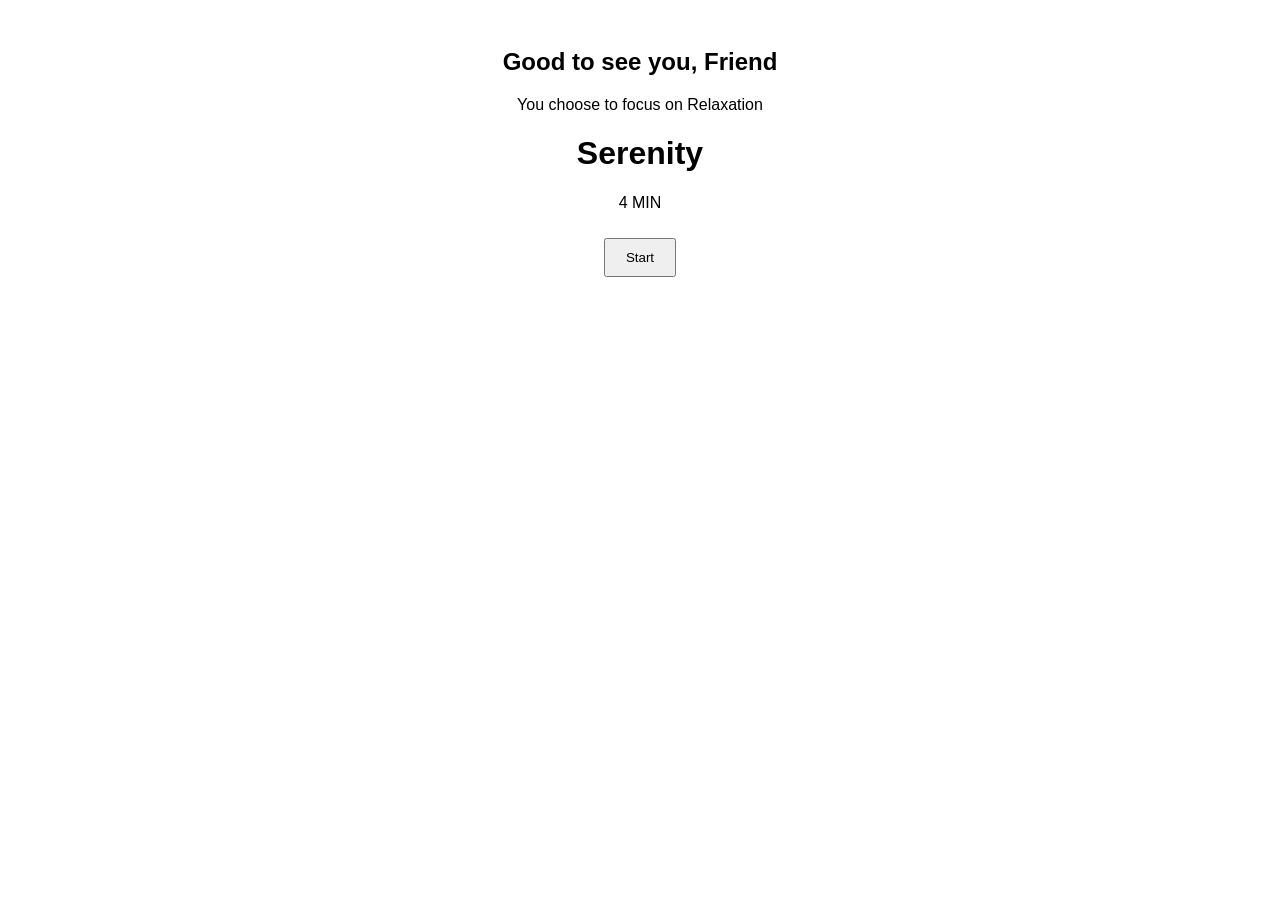
==== index.html @ d4d8e627 "Iteration 1: Basic UI screens created" ====
<!DOCTYPE html>
<html>
<head>
    <title>CalmNow</title>
    <link rel="stylesheet" href="style.css">
</head>
<body>

    <h2>Good to see you, Friend</h2>
    <p>You choose to focus on Relaxation</p>

    <h1>Serenity</h1>
    <p>4 MIN</p>

    <button>Start</button>

</body>
</html>
---- style.css ----
body {
    font-family: Arial;
    text-align: center;
    padding: 20px;
}

button {
    padding: 10px 20px;
    margin-top: 10px;
}
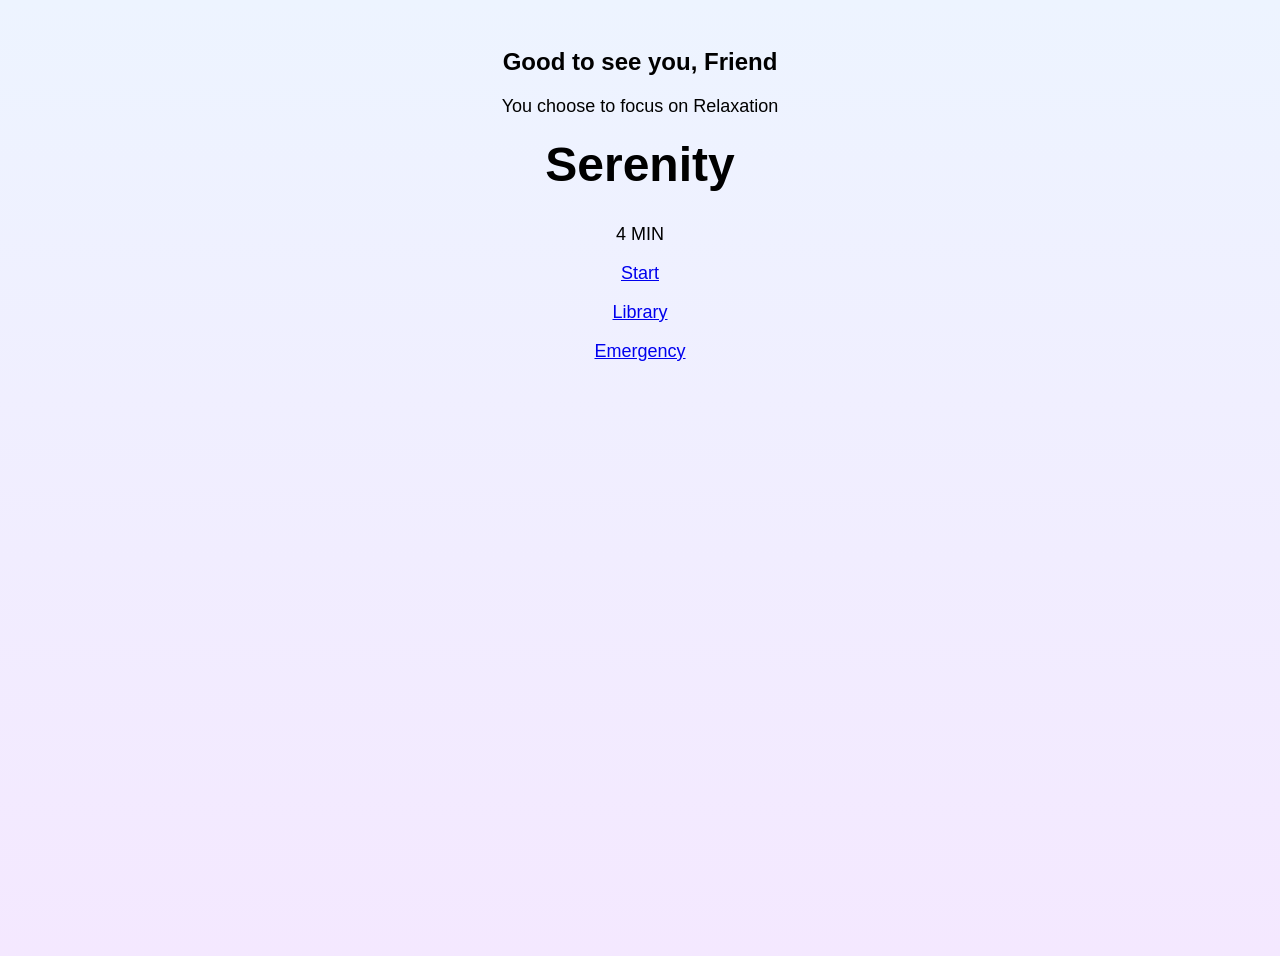
==== commit 97c201ac: "Iteration 1: Basic UI and navigation working" ====
--- a/index.html
+++ b/index.html
@@ -1,18 +1,19 @@
 <!DOCTYPE html>
 <html>
 <head>
-    <title>CalmNow</title>
-    <link rel="stylesheet" href="style.css">
+  <meta charset="UTF-8">
+  <title>CalmNow</title>
+  <link rel="stylesheet" href="style.css">
 </head>
 <body>
+  <h2>Good to see you, Friend</h2>
+  <p>You choose to focus on Relaxation</p>
 
-    <h2>Good to see you, Friend</h2>
-    <p>You choose to focus on Relaxation</p>
+  <h1>Serenity</h1>
+  <p>4 MIN</p>
 
-    <h1>Serenity</h1>
-    <p>4 MIN</p>
-
-    <button>Start</button>
-
+  <p><a href="breathing.html">Start</a></p>
+  <p><a href="library.html">Library</a></p>
+  <p><a href="emergency.html">Emergency</a></p>
 </body>
-</html>+</html>
--- a/style.css
+++ b/style.css
@@ -1,10 +1,27 @@
 body {
-    font-family: Arial;
+    font-family: Arial, sans-serif;
     text-align: center;
     padding: 20px;
+    background: linear-gradient(to bottom, #edf4ff, #f4e8ff);
+    min-height: 100vh;
+}
+
+h1 {
+    font-size: 48px;
+    margin-top: 20px;
+}
+
+p {
+    font-size: 18px;
 }
 
 button {
-    padding: 10px 20px;
-    margin-top: 10px;
+    padding: 12px 24px;
+    margin: 10px;
+    border: none;
+    border-radius: 20px;
+    background: #4da3ff;
+    color: white;
+    cursor: pointer;
+    font-size: 16px;
 }
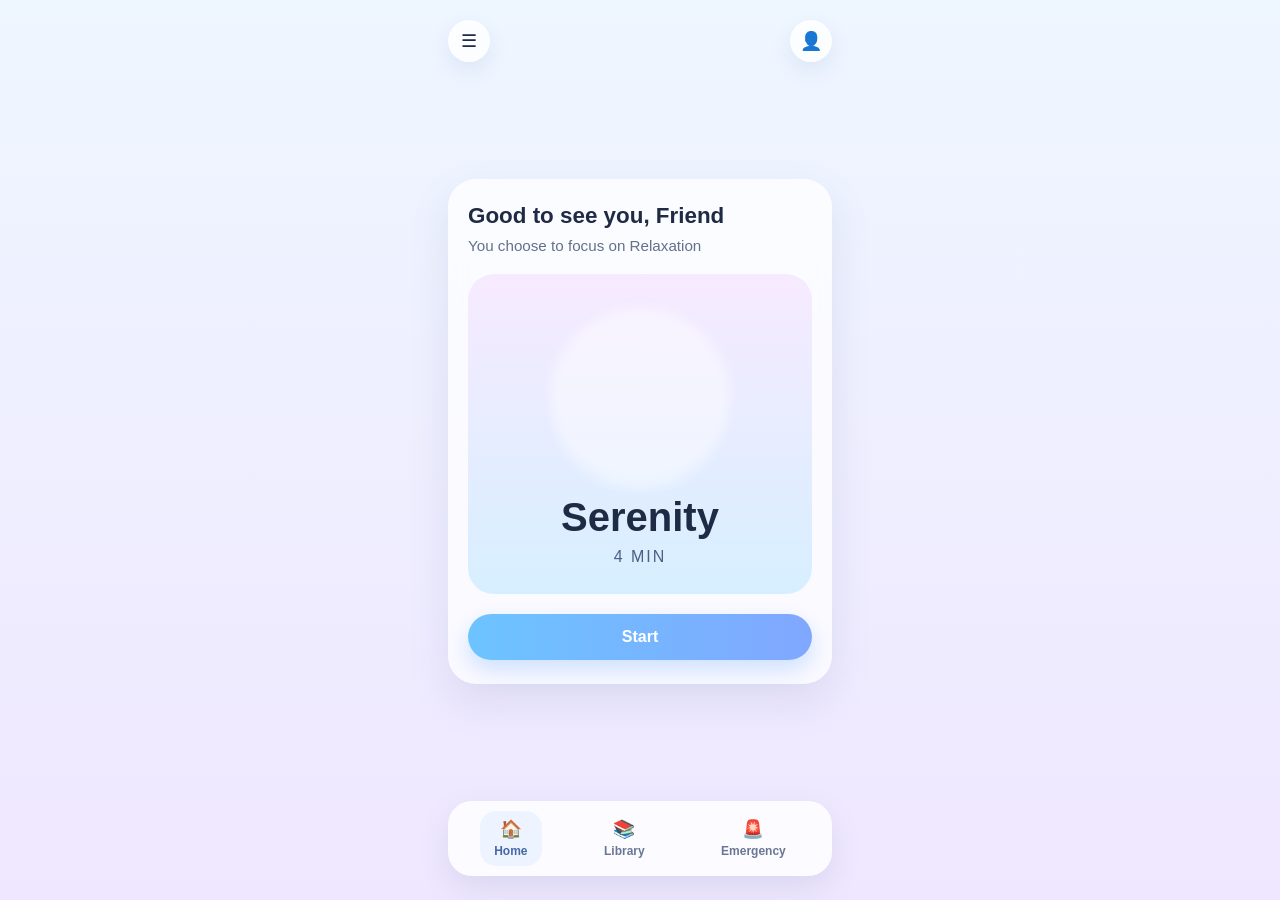
==== commit 923309a6: "Iteration 2: Updated UI to match prototype more closely" ====
--- a/index.html
+++ b/index.html
@@ -1,19 +1,41 @@
 <!DOCTYPE html>
-<html>
+<html lang="en">
 <head>
-  <meta charset="UTF-8">
-  <title>CalmNow</title>
-  <link rel="stylesheet" href="style.css">
+    <meta charset="UTF-8">
+    <meta name="viewport" content="width=device-width, initial-scale=1.0">
+    <title>CalmNow</title>
+    <link rel="stylesheet" href="style.css">
 </head>
-<body>
-  <h2>Good to see you, Friend</h2>
-  <p>You choose to focus on Relaxation</p>
+<body class="home-page">
+    <div class="app-shell">
+        <header class="top-bar">
+            <div class="icon-circle">☰</div>
+            <div class="icon-circle">👤</div>
+        </header>
 
-  <h1>Serenity</h1>
-  <p>4 MIN</p>
+        <main class="content">
+            <section class="hero-card">
+                <p class="greeting">Good to see you, Friend</p>
+                <p class="subtext">You choose to focus on Relaxation</p>
 
-  <p><a href="breathing.html">Start</a></p>
-  <p><a href="library.html">Library</a></p>
-  <p><a href="emergency.html">Emergency</a></p>
+                <div class="hero-image-card">
+                    <div class="hero-image-text">
+                        <h1>Serenity</h1>
+                        <p class="duration">4 MIN</p>
+                    </div>
+                </div>
+
+                <button class="primary-btn" onclick="window.location.href='breathing.html'">
+                    Start
+                </button>
+            </section>
+        </main>
+
+        <nav class="bottom-nav">
+            <button class="nav-btn active" onclick="window.location.href='index.html'">🏠<span>Home</span></button>
+            <button class="nav-btn" onclick="window.location.href='library.html'">📚<span>Library</span></button>
+            <button class="nav-btn" onclick="window.location.href='emergency.html'">🚨<span>Emergency</span></button>
+        </nav>
+    </div>
 </body>
-</html>
+</html>
--- a/style.css
+++ b/style.css
@@ -1,27 +1,309 @@
+* {
+    box-sizing: border-box;
+    margin: 0;
+    padding: 0;
+}
+
 body {
     font-family: Arial, sans-serif;
+    background: linear-gradient(180deg, #eef6ff 0%, #efe7ff 100%);
+    min-height: 100vh;
+    color: #1f2a44;
+}
+
+.app-shell {
+    max-width: 420px;
+    min-height: 100vh;
+    margin: 0 auto;
+    display: flex;
+    flex-direction: column;
+    padding: 20px 18px 24px;
+}
+
+.top-bar,
+.page-header {
+    display: flex;
+    justify-content: space-between;
+    align-items: center;
+    margin-bottom: 20px;
+}
+
+.icon-circle,
+.back-btn {
+    width: 42px;
+    height: 42px;
+    border: none;
+    border-radius: 50%;
+    background: rgba(255, 255, 255, 0.85);
+    box-shadow: 0 8px 20px rgba(90, 120, 180, 0.12);
+    display: flex;
+    align-items: center;
+    justify-content: center;
+    font-size: 18px;
+}
+
+.back-btn {
+    cursor: pointer;
+}
+
+.placeholder {
+    width: 42px;
+}
+
+.page-header h2 {
+    font-size: 1.2rem;
+    font-weight: 700;
+}
+
+.content {
+    flex: 1;
+    display: flex;
+    flex-direction: column;
+    justify-content: center;
+}
+
+.center-content {
+    justify-content: center;
+}
+
+.hero-card,
+.panel {
+    background: rgba(255, 255, 255, 0.72);
+    border-radius: 28px;
+    padding: 24px 20px;
+    box-shadow: 0 18px 40px rgba(104, 119, 160, 0.14);
+    backdrop-filter: blur(8px);
+}
+
+.greeting {
+    font-size: 1.4rem;
+    font-weight: 700;
+    margin-bottom: 8px;
+}
+
+.subtext {
+    font-size: 0.95rem;
+    color: #64708a;
+    margin-bottom: 20px;
+}
+
+.hero-image-card {
+    height: 320px;
+    border-radius: 26px;
+    background: linear-gradient(180deg, #f7eaff 0%, #d6efff 100%);
+    display: flex;
+    align-items: flex-end;
+    justify-content: center;
+    padding: 28px 20px;
+    margin-bottom: 20px;
+    position: relative;
+    overflow: hidden;
+}
+
+.hero-image-card::before {
+    content: "";
+    position: absolute;
+    width: 180px;
+    height: 180px;
+    background: rgba(255, 255, 255, 0.45);
+    border-radius: 50%;
+    top: 34px;
+    left: 50%;
+    transform: translateX(-50%);
+    filter: blur(6px);
+}
+
+.hero-image-text {
+    position: relative;
     text-align: center;
-    padding: 20px;
-    background: linear-gradient(to bottom, #edf4ff, #f4e8ff);
-    min-height: 100vh;
-}
-
-h1 {
-    font-size: 48px;
+    z-index: 1;
+}
+
+.hero-image-text h1 {
+    font-size: 2.5rem;
+    margin-bottom: 8px;
+}
+
+.duration {
+    font-size: 1rem;
+    letter-spacing: 2px;
+    color: #4d5f84;
+}
+
+.primary-btn,
+.secondary-btn {
+    width: 100%;
+    padding: 14px 18px;
+    border: none;
+    border-radius: 999px;
+    font-size: 1rem;
+    font-weight: 700;
+    cursor: pointer;
+    transition: transform 0.15s ease, opacity 0.15s ease;
+}
+
+.primary-btn:hover,
+.secondary-btn:hover,
+.nav-btn:hover,
+.back-btn:hover {
+    transform: translateY(-1px);
+}
+
+.primary-btn {
+    background: linear-gradient(90deg, #6cc4ff 0%, #80a7ff 100%);
+    color: white;
+    box-shadow: 0 10px 22px rgba(110, 170, 255, 0.32);
+}
+
+.secondary-btn {
+    background: #eef3ff;
+    color: #3a4c70;
+}
+
+.button-row {
+    display: flex;
+    gap: 12px;
     margin-top: 20px;
 }
 
-p {
-    font-size: 18px;
-}
-
-button {
-    padding: 12px 24px;
-    margin: 10px;
+.breathing-panel {
+    text-align: center;
+}
+
+.breathing-circle {
+    width: 180px;
+    height: 180px;
+    border-radius: 50%;
+    margin: 0 auto 24px;
+    background: radial-gradient(circle at top, #ffffff 0%, #cfe9ff 40%, #b9cfff 100%);
+    display: flex;
+    align-items: center;
+    justify-content: center;
+    box-shadow: inset 0 8px 18px rgba(255, 255, 255, 0.7),
+                0 18px 30px rgba(114, 145, 202, 0.18);
+}
+
+.breathing-circle span {
+    font-size: 1.2rem;
+    font-weight: 700;
+    color: #4b5f86;
+}
+
+.breathing-count {
+    font-size: 2rem;
+    margin-bottom: 10px;
+}
+
+.instruction {
+    color: #67758f;
+}
+
+.section-title {
+    margin-bottom: 16px;
+    font-size: 1.2rem;
+}
+
+.exercise-card,
+.emergency-card {
+    background: #ffffff;
+    border-radius: 20px;
+    padding: 16px;
+    margin-bottom: 14px;
+    box-shadow: 0 10px 24px rgba(111, 126, 165, 0.09);
+}
+
+.exercise-card {
+    display: flex;
+    justify-content: space-between;
+    align-items: flex-start;
+    gap: 12px;
+}
+
+.exercise-card h4,
+.emergency-card h4 {
+    margin-bottom: 6px;
+    font-size: 1rem;
+}
+
+.exercise-card p,
+.emergency-card p,
+.emergency-text {
+    color: #62708a;
+    line-height: 1.5;
+}
+
+.tag {
+    background: #eaf2ff;
+    color: #4e6da8;
+    border-radius: 999px;
+    padding: 6px 10px;
+    font-size: 0.85rem;
+    font-weight: 700;
+    white-space: nowrap;
+}
+
+.emergency-panel h3 {
+    margin-bottom: 10px;
+    font-size: 1.3rem;
+}
+
+.emergency-text {
+    margin-bottom: 16px;
+}
+
+.urgent {
+    border: 2px solid #ffd2d2;
+    background: #fff7f7;
+}
+
+.bottom-nav {
+    margin-top: 20px;
+    background: rgba(255, 255, 255, 0.85);
+    border-radius: 24px;
+    padding: 10px 8px;
+    display: flex;
+    justify-content: space-around;
+    box-shadow: 0 12px 30px rgba(102, 118, 155, 0.14);
+}
+
+.nav-btn {
     border: none;
-    border-radius: 20px;
-    background: #4da3ff;
-    color: white;
+    background: transparent;
+    color: #697794;
+    display: flex;
+    flex-direction: column;
+    align-items: center;
+    gap: 4px;
+    font-size: 1.1rem;
     cursor: pointer;
-    font-size: 16px;
+    padding: 8px 14px;
+    border-radius: 16px;
+}
+
+.nav-btn span {
+    font-size: 0.75rem;
+    font-weight: 700;
+}
+
+.nav-btn.active {
+    background: #eef4ff;
+    color: #4568a8;
+}
+
+@media (max-width: 480px) {
+    .app-shell {
+        padding: 16px 14px 20px;
+    }
+
+    .hero-image-card {
+        height: 280px;
+    }
+
+    .hero-image-text h1 {
+        font-size: 2.1rem;
+    }
+
+    .button-row {
+        flex-direction: column;
+    }
 }
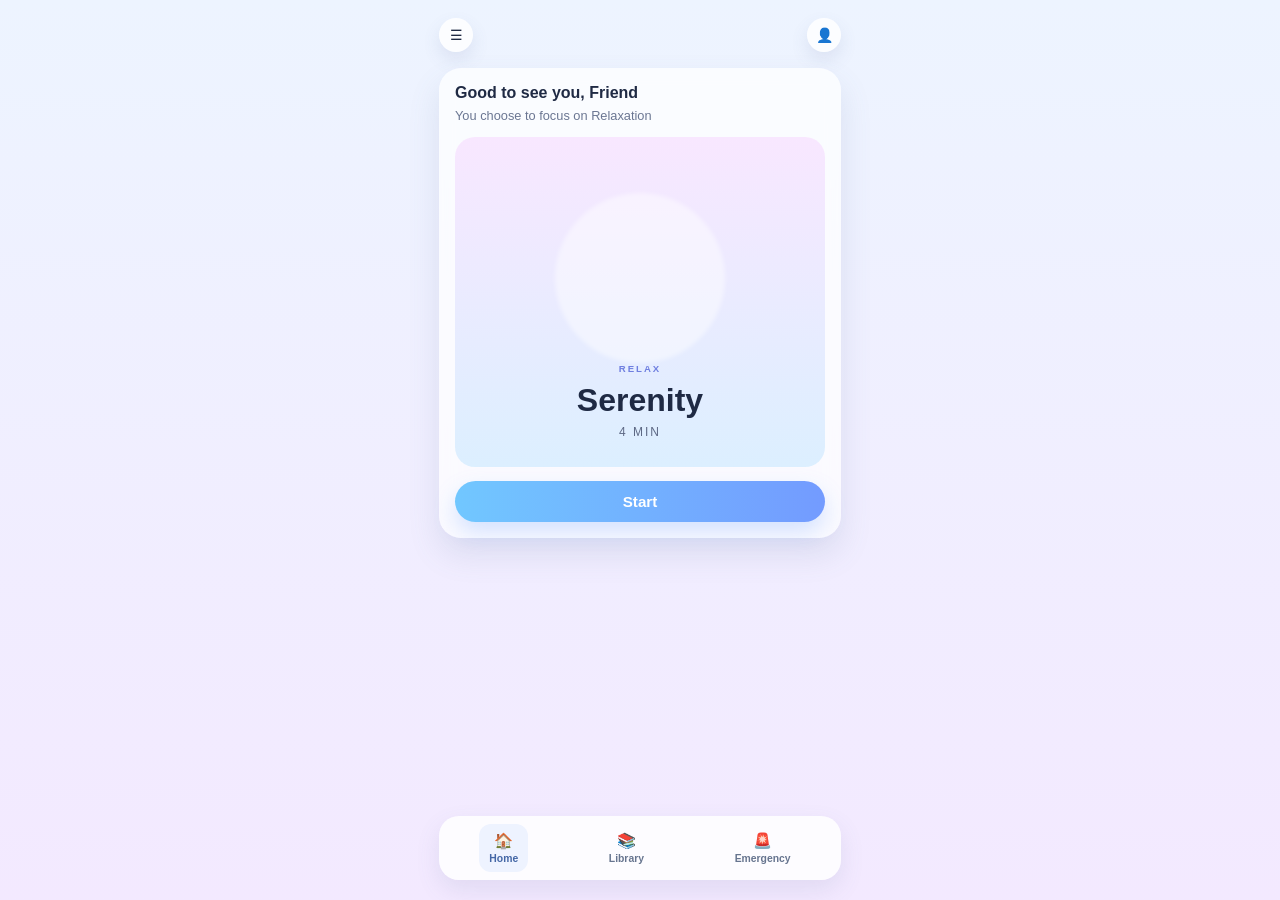
==== commit eb8974ef: "Iteration 3: Added breathing interaction and improved prototype screens" ====
--- a/index.html
+++ b/index.html
@@ -20,14 +20,13 @@
 
                 <div class="hero-image-card">
                     <div class="hero-image-text">
+                        <p class="small-label">RELAX</p>
                         <h1>Serenity</h1>
                         <p class="duration">4 MIN</p>
                     </div>
                 </div>
 
-                <button class="primary-btn" onclick="window.location.href='breathing.html'">
-                    Start
-                </button>
+                <button class="primary-btn" onclick="window.location.href='breathing.html'">Start</button>
             </section>
         </main>
 
--- a/style.css
+++ b/style.css
@@ -6,18 +6,18 @@
 
 body {
     font-family: Arial, sans-serif;
-    background: linear-gradient(180deg, #eef6ff 0%, #efe7ff 100%);
+    background: linear-gradient(180deg, #edf4ff 0%, #f3e9ff 100%);
     min-height: 100vh;
     color: #1f2a44;
 }
 
 .app-shell {
-    max-width: 420px;
+    max-width: 430px;
     min-height: 100vh;
     margin: 0 auto;
     display: flex;
     flex-direction: column;
-    padding: 20px 18px 24px;
+    padding: 18px 14px 20px;
 }
 
 .top-bar,
@@ -25,21 +25,21 @@
     display: flex;
     justify-content: space-between;
     align-items: center;
-    margin-bottom: 20px;
+    margin-bottom: 16px;
 }
 
 .icon-circle,
 .back-btn {
-    width: 42px;
-    height: 42px;
+    width: 34px;
+    height: 34px;
     border: none;
     border-radius: 50%;
     background: rgba(255, 255, 255, 0.85);
-    box-shadow: 0 8px 20px rgba(90, 120, 180, 0.12);
-    display: flex;
-    align-items: center;
-    justify-content: center;
-    font-size: 18px;
+    box-shadow: 0 8px 18px rgba(80, 100, 150, 0.12);
+    display: flex;
+    align-items: center;
+    justify-content: center;
+    font-size: 14px;
 }
 
 .back-btn {
@@ -47,55 +47,48 @@
 }
 
 .placeholder {
-    width: 42px;
+    width: 34px;
 }
 
 .page-header h2 {
-    font-size: 1.2rem;
+    font-size: 1rem;
     font-weight: 700;
 }
 
 .content {
     flex: 1;
-    display: flex;
-    flex-direction: column;
-    justify-content: center;
-}
-
-.center-content {
-    justify-content: center;
 }
 
 .hero-card,
 .panel {
     background: rgba(255, 255, 255, 0.72);
-    border-radius: 28px;
-    padding: 24px 20px;
-    box-shadow: 0 18px 40px rgba(104, 119, 160, 0.14);
-    backdrop-filter: blur(8px);
+    border-radius: 22px;
+    padding: 16px;
+    box-shadow: 0 16px 32px rgba(95, 110, 150, 0.14);
+    backdrop-filter: blur(10px);
 }
 
 .greeting {
-    font-size: 1.4rem;
-    font-weight: 700;
-    margin-bottom: 8px;
+    font-size: 1rem;
+    font-weight: 700;
+    margin-bottom: 6px;
 }
 
 .subtext {
-    font-size: 0.95rem;
-    color: #64708a;
-    margin-bottom: 20px;
+    font-size: 0.8rem;
+    color: #6a7692;
+    margin-bottom: 14px;
 }
 
 .hero-image-card {
-    height: 320px;
-    border-radius: 26px;
-    background: linear-gradient(180deg, #f7eaff 0%, #d6efff 100%);
-    display: flex;
+    height: 330px;
+    border-radius: 20px;
+    background: linear-gradient(180deg, #f8e7ff 0%, #dcefff 100%);
+    display: flex;
+    justify-content: center;
     align-items: flex-end;
-    justify-content: center;
-    padding: 28px 20px;
-    margin-bottom: 20px;
+    padding-bottom: 28px;
+    margin-bottom: 14px;
     position: relative;
     overflow: hidden;
 }
@@ -103,207 +96,251 @@
 .hero-image-card::before {
     content: "";
     position: absolute;
-    width: 180px;
-    height: 180px;
+    width: 170px;
+    height: 170px;
+    border-radius: 50%;
+    top: 56px;
     background: rgba(255, 255, 255, 0.45);
-    border-radius: 50%;
-    top: 34px;
-    left: 50%;
-    transform: translateX(-50%);
-    filter: blur(6px);
+    filter: blur(2px);
 }
 
 .hero-image-text {
     position: relative;
+    z-index: 1;
     text-align: center;
-    z-index: 1;
+}
+
+.small-label {
+    font-size: 0.6rem;
+    letter-spacing: 2px;
+    color: #6f7fe0;
+    margin-bottom: 8px;
+    font-weight: 700;
 }
 
 .hero-image-text h1 {
-    font-size: 2.5rem;
-    margin-bottom: 8px;
+    font-size: 2rem;
+    margin-bottom: 6px;
 }
 
 .duration {
-    font-size: 1rem;
+    font-size: 0.75rem;
+    color: #5d6884;
     letter-spacing: 2px;
-    color: #4d5f84;
 }
 
 .primary-btn,
 .secondary-btn {
-    width: 100%;
-    padding: 14px 18px;
     border: none;
     border-radius: 999px;
-    font-size: 1rem;
+    padding: 12px 18px;
+    font-size: 0.95rem;
     font-weight: 700;
     cursor: pointer;
-    transition: transform 0.15s ease, opacity 0.15s ease;
-}
-
-.primary-btn:hover,
-.secondary-btn:hover,
-.nav-btn:hover,
-.back-btn:hover {
-    transform: translateY(-1px);
 }
 
 .primary-btn {
-    background: linear-gradient(90deg, #6cc4ff 0%, #80a7ff 100%);
+    width: 100%;
+    background: linear-gradient(90deg, #71c7ff 0%, #739bff 100%);
     color: white;
-    box-shadow: 0 10px 22px rgba(110, 170, 255, 0.32);
+    box-shadow: 0 10px 22px rgba(108, 160, 255, 0.28);
 }
 
 .secondary-btn {
-    background: #eef3ff;
-    color: #3a4c70;
-}
-
-.button-row {
-    display: flex;
-    gap: 12px;
-    margin-top: 20px;
+    background: #eef2ff;
+    color: #46577c;
+}
+
+.center-content {
+    display: flex;
+    align-items: center;
+    justify-content: center;
 }
 
 .breathing-panel {
     text-align: center;
 }
 
+.breathing-outer-ring {
+    width: 220px;
+    height: 220px;
+    border: 1px solid rgba(150, 160, 190, 0.22);
+    border-radius: 50%;
+    display: flex;
+    align-items: center;
+    justify-content: center;
+    margin: 0 auto 24px;
+}
+
 .breathing-circle {
-    width: 180px;
-    height: 180px;
+    width: 120px;
+    height: 120px;
     border-radius: 50%;
-    margin: 0 auto 24px;
-    background: radial-gradient(circle at top, #ffffff 0%, #cfe9ff 40%, #b9cfff 100%);
-    display: flex;
-    align-items: center;
-    justify-content: center;
-    box-shadow: inset 0 8px 18px rgba(255, 255, 255, 0.7),
-                0 18px 30px rgba(114, 145, 202, 0.18);
-}
-
-.breathing-circle span {
-    font-size: 1.2rem;
-    font-weight: 700;
-    color: #4b5f86;
+    background: radial-gradient(circle at top, #6fe0ff 0%, #4eb7ff 55%, #3994ff 100%);
+    display: flex;
+    align-items: center;
+    justify-content: center;
+    color: white;
+    text-align: center;
+    white-space: pre-line;
+    padding: 10px;
+    font-weight: 700;
+    box-shadow: 0 14px 26px rgba(86, 143, 225, 0.24);
+    transition: transform 0.7s ease, background 0.7s ease;
+}
+
+.breathing-circle.inhale {
+    transform: scale(1.1);
+    background: radial-gradient(circle at top, #77e2ff 0%, #45c4ff 60%, #2a9eff 100%);
+}
+
+.breathing-circle.hold {
+    transform: scale(1.04);
+    background: radial-gradient(circle at top, #9d95ff 0%, #7870ff 60%, #625eff 100%);
+}
+
+.breathing-circle.exhale {
+    transform: scale(0.92);
+    background: radial-gradient(circle at top, #8ee7d2 0%, #45d2a8 60%, #22ba84 100%);
 }
 
 .breathing-count {
-    font-size: 2rem;
+    font-size: 1.7rem;
+    margin-bottom: 8px;
+}
+
+.instruction {
+    font-size: 0.85rem;
+    color: #69758f;
+    margin-bottom: 18px;
+}
+
+.button-row {
+    display: flex;
+    gap: 10px;
+}
+
+.half-btn {
+    width: 50%;
+}
+
+.tabs {
+    display: flex;
+    justify-content: space-between;
+    gap: 8px;
     margin-bottom: 10px;
-}
-
-.instruction {
-    color: #67758f;
+    background: rgba(255, 255, 255, 0.52);
+    padding: 8px;
+    border-radius: 16px;
+}
+
+.tab {
+    flex: 1;
+    border: none;
+    background: transparent;
+    font-size: 0.72rem;
+    font-weight: 700;
+    padding: 8px 4px;
+    border-radius: 12px;
+    color: #4a556f;
+}
+
+.tab.active {
+    background: white;
+    box-shadow: 0 6px 14px rgba(120, 130, 165, 0.1);
 }
 
 .section-title {
-    margin-bottom: 16px;
-    font-size: 1.2rem;
+    font-size: 0.95rem;
+    margin-bottom: 14px;
 }
 
 .exercise-card,
 .emergency-card {
-    background: #ffffff;
+    background: white;
+    border-radius: 16px;
+    padding: 14px;
+    box-shadow: 0 8px 20px rgba(109, 122, 160, 0.08);
+    margin-bottom: 12px;
+}
+
+.exercise-card {
+    display: flex;
+    justify-content: space-between;
+    gap: 12px;
+}
+
+.exercise-content h4,
+.emergency-card h4 {
+    font-size: 0.9rem;
+    margin-bottom: 5px;
+}
+
+.exercise-content p,
+.emergency-card p,
+.emergency-card li {
+    font-size: 0.78rem;
+    line-height: 1.45;
+    color: #61708a;
+}
+
+.emergency-card ul {
+    padding-left: 16px;
+    margin-top: 8px;
+}
+
+.tag {
+    background: #eaf1ff;
+    color: #5272b1;
+    border-radius: 999px;
+    padding: 5px 9px;
+    font-size: 0.7rem;
+    font-weight: 700;
+    height: fit-content;
+}
+
+.alert-box {
+    background: #fff3f1;
+    border: 1px solid #f7c7bf;
+    color: #b25e54;
+    font-size: 0.75rem;
+    padding: 10px 12px;
+    border-radius: 12px;
+    margin-bottom: 10px;
+}
+
+.bottom-nav {
+    display: flex;
+    justify-content: space-around;
+    align-items: center;
+    gap: 6px;
+    background: rgba(255, 255, 255, 0.88);
+    padding: 8px;
     border-radius: 20px;
-    padding: 16px;
-    margin-bottom: 14px;
-    box-shadow: 0 10px 24px rgba(111, 126, 165, 0.09);
-}
-
-.exercise-card {
-    display: flex;
-    justify-content: space-between;
-    align-items: flex-start;
-    gap: 12px;
-}
-
-.exercise-card h4,
-.emergency-card h4 {
-    margin-bottom: 6px;
-    font-size: 1rem;
-}
-
-.exercise-card p,
-.emergency-card p,
-.emergency-text {
-    color: #62708a;
-    line-height: 1.5;
-}
-
-.tag {
-    background: #eaf2ff;
-    color: #4e6da8;
-    border-radius: 999px;
-    padding: 6px 10px;
-    font-size: 0.85rem;
-    font-weight: 700;
-    white-space: nowrap;
-}
-
-.emergency-panel h3 {
-    margin-bottom: 10px;
-    font-size: 1.3rem;
-}
-
-.emergency-text {
-    margin-bottom: 16px;
-}
-
-.urgent {
-    border: 2px solid #ffd2d2;
-    background: #fff7f7;
-}
-
-.bottom-nav {
-    margin-top: 20px;
-    background: rgba(255, 255, 255, 0.85);
-    border-radius: 24px;
-    padding: 10px 8px;
-    display: flex;
-    justify-content: space-around;
-    box-shadow: 0 12px 30px rgba(102, 118, 155, 0.14);
+    margin-top: 16px;
+    box-shadow: 0 10px 24px rgba(90, 110, 150, 0.12);
 }
 
 .nav-btn {
     border: none;
     background: transparent;
-    color: #697794;
     display: flex;
     flex-direction: column;
     align-items: center;
-    gap: 4px;
-    font-size: 1.1rem;
+    gap: 3px;
+    font-size: 0.95rem;
+    color: #67758f;
+    border-radius: 12px;
+    padding: 8px 10px;
     cursor: pointer;
-    padding: 8px 14px;
-    border-radius: 16px;
 }
 
 .nav-btn span {
-    font-size: 0.75rem;
+    font-size: 0.65rem;
     font-weight: 700;
 }
 
 .nav-btn.active {
-    background: #eef4ff;
-    color: #4568a8;
-}
-
-@media (max-width: 480px) {
-    .app-shell {
-        padding: 16px 14px 20px;
-    }
-
-    .hero-image-card {
-        height: 280px;
-    }
-
-    .hero-image-text h1 {
-        font-size: 2.1rem;
-    }
-
-    .button-row {
-        flex-direction: column;
-    }
+    background: #eef3ff;
+    color: #4467a6;
 }
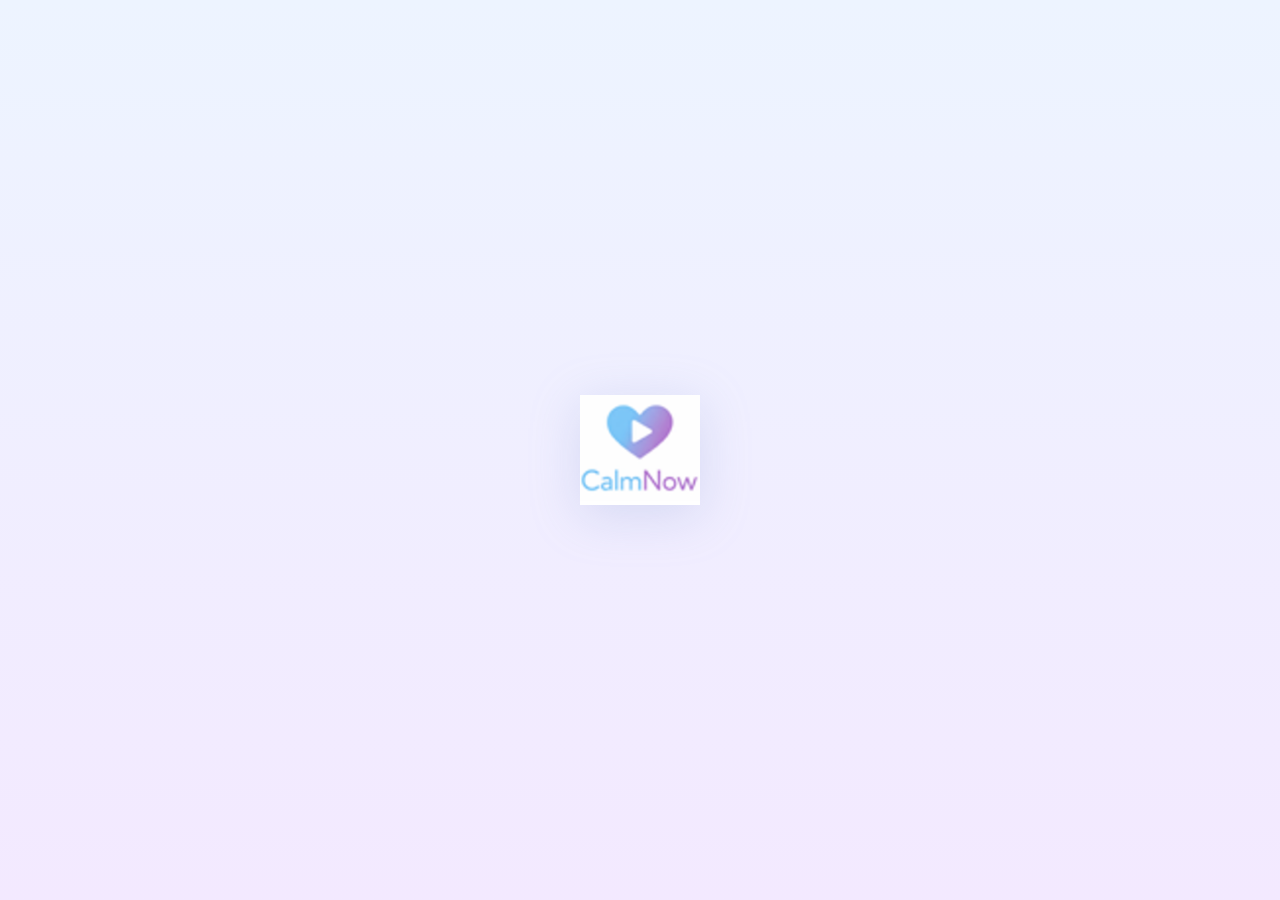
==== commit 129b77e8: "Iteration 4: Added onboarding screen for user concerns" ====
--- a/index.html
+++ b/index.html
@@ -4,20 +4,32 @@
     <meta charset="UTF-8">
     <meta name="viewport" content="width=device-width, initial-scale=1.0">
     <title>CalmNow</title>
+
+    <script>
+        const currentUser = localStorage.getItem("calmNowCurrentUser");
+
+        if (!currentUser) {
+            if (!sessionStorage.getItem("seenSplash")) {
+                window.location.href = "splash.html";
+            } else {
+                window.location.href = "auth.html";
+            }
+        }
+    </script>
+
     <link rel="stylesheet" href="style.css">
 </head>
 <body class="home-page">
     <div class="app-shell">
         <header class="top-bar">
             <div class="icon-circle">☰</div>
-            <div class="icon-circle">👤</div>
+            <button class="icon-circle" onclick="logout()">⎋</button>
         </header>
 
         <main class="content">
             <section class="hero-card">
-                <p class="greeting">Good to see you, Friend</p>
-                <p class="subtext">You choose to focus on Relaxation</p>
-
+                <p class="greeting" id="greetingText">Good to see you, Friend</p>
+                <p class="subtext" id="focusText">You choose to focus on Relaxation</p>
                 <div class="hero-image-card">
                     <div class="hero-image-text">
                         <p class="small-label">RELAX</p>
@@ -31,10 +43,42 @@
         </main>
 
         <nav class="bottom-nav">
-            <button class="nav-btn active" onclick="window.location.href='index.html'">🏠<span>Home</span></button>
-            <button class="nav-btn" onclick="window.location.href='library.html'">📚<span>Library</span></button>
-            <button class="nav-btn" onclick="window.location.href='emergency.html'">🚨<span>Emergency</span></button>
+            <button class="nav-btn active" onclick="window.location.href='index.html'"><span>Home</span></button>
+            <button class="nav-btn" onclick="window.location.href='library.html'"><span>Library</span></button>
+            <button class="nav-btn" onclick="window.location.href='emergency.html'"><span>Emergency</span></button>
         </nav>
     </div>
+
+    <script>
+        const storedUser = localStorage.getItem("calmNowCurrentUser");
+        const storedConcerns = localStorage.getItem("calmNowConcerns");
+
+        if (storedUser) {
+            const user = JSON.parse(storedUser);
+            const greetingText = document.getElementById("greetingText");
+
+            if (greetingText && user.name) {
+                greetingText.innerHTML = `Good to see you,<br>${user.name}`;
+            }
+        }
+
+        if (storedConcerns) {
+            const concerns = JSON.parse(storedConcerns);
+            const focusText = document.getElementById("focusText");
+
+            if (focusText && concerns.length > 0) {
+                focusText.textContent = `You choose to focus on ${concerns[0]}`;
+            }
+        }
+
+        function logout() {
+            localStorage.removeItem("calmNowCurrentUser");
+            localStorage.removeItem("calmNowRememberedUser");
+            localStorage.removeItem("calmNowOnboardingComplete");
+            localStorage.removeItem("calmNowConcerns");
+            sessionStorage.removeItem("seenSplash");
+            window.location.href = "auth.html";
+        }
+    </script>
 </body>
 </html>
--- a/style.css
+++ b/style.css
@@ -60,7 +60,8 @@
 }
 
 .hero-card,
-.panel {
+.panel,
+.auth-card {
     background: rgba(255, 255, 255, 0.72);
     border-radius: 22px;
     padding: 16px;
@@ -343,4 +344,763 @@
 .nav-btn.active {
     background: #eef3ff;
     color: #4467a6;
+}
+
+/* Splash */
+.splash-page {
+    display: flex;
+    align-items: center;
+    justify-content: center;
+    background: linear-gradient(180deg, #edf4ff 0%, #f3e9ff 100%);
+    min-height: 100vh;
+}
+
+.splash-container {
+    text-align: center;
+}
+
+.splash-logo-img {
+    width: 120px;
+    max-width: 60vw;
+    display: block;
+    margin: 0 auto;
+    filter: drop-shadow(0 10px 25px rgba(120, 140, 200, 0.22));
+}
+
+.logo-pulse {
+    animation: pulse 1.4s infinite ease-in-out;
+}
+
+.splash-title {
+    font-size: 2rem;
+    margin-bottom: 8px;
+}
+
+.splash-subtitle {
+    color: #66728d;
+    font-size: 0.95rem;
+}
+
+/* Auth */
+.auth-page {
+    display: flex;
+    align-items: center;
+    justify-content: center;
+    padding: 24px;
+    min-height: 100vh;
+}
+
+.auth-shell {
+    width: 100%;
+    max-width: 420px;
+}
+
+.auth-card {
+    text-align: center;
+    background: rgba(255, 255, 255, 0.8);
+    padding: 30px 22px;
+}
+
+.auth-logo-img {
+    width: 140px;
+    max-width: 60vw;
+    display: block;
+    margin: 0 auto 18px;
+}
+
+.auth-card h1 {
+    font-size: 1.8rem;
+    margin-bottom: 10px;
+}
+
+.auth-card p {
+    color: #67748d;
+    margin-bottom: 20px;
+    line-height: 1.5;
+}
+
+.auth-secondary {
+    width: 100%;
+    margin-top: 10px;
+}
+
+@keyframes pulse {
+    0% {
+        transform: scale(1);
+        opacity: 0.9;
+    }
+    50% {
+        transform: scale(1.08);
+        opacity: 1;
+    }
+    100% {
+        transform: scale(1);
+        opacity: 0.9;
+    }
+}
+/* AUTH FORM */
+
+.auth-logo-img {
+    width: 120px;
+    margin: 0 auto 20px;
+    display: block;
+}
+
+.auth-toggle {
+    display: flex;
+    background: #e6e6eb;
+    border-radius: 999px;
+    padding: 4px;
+    margin-bottom: 18px;
+}
+
+.toggle {
+    flex: 1;
+    border: none;
+    background: transparent;
+    padding: 10px;
+    border-radius: 999px;
+    font-weight: 700;
+    cursor: pointer;
+}
+
+.toggle.active {
+    background: white;
+    box-shadow: 0 4px 10px rgba(0,0,0,0.08);
+}
+
+.form {
+    display: none;
+}
+
+.form.active {
+    display: block;
+}
+
+form label {
+    display: block;
+    font-size: 0.85rem;
+    margin-bottom: 6px;
+    margin-top: 12px;
+}
+
+form input {
+    width: 100%;
+    padding: 12px;
+    border-radius: 12px;
+    border: none;
+    background: #f2f3f7;
+    margin-bottom: 8px;
+    font-size: 0.9rem;
+}
+
+.form-row {
+    display: flex;
+    justify-content: space-between;
+    font-size: 0.75rem;
+    margin: 8px 0 16px;
+    color: #5f6c86;
+}
+
+.link {
+    color: #4a7cff;
+    cursor: pointer;
+}
+
+.terms {
+    font-size: 0.75rem;
+    color: #6a7692;
+    margin: 10px 0 16px;
+}
+
+.auth-footer {
+    text-align: center;
+    margin-top: 18px;
+    color: #6a7692;
+    font-size: 0.85rem;
+}
+.tab-content {
+    display: none;
+}
+
+.tab-content.active {
+    display: block;
+}
+
+.calm-highlight {
+    background: linear-gradient(90deg, #dbeafe, #f3e8ff);
+}
+/* Emergency page redesign */
+
+.danger-box {
+    display: flex;
+    gap: 14px;
+    align-items: flex-start;
+    background: #fff4f3;
+    border: 1px solid #f3b6b0;
+    border-radius: 18px;
+    padding: 18px 16px;
+    margin-bottom: 18px;
+}
+
+.danger-icon {
+    min-width: 28px;
+    height: 28px;
+    border-radius: 50%;
+    border: 2px solid #e53935;
+    color: #e53935;
+    display: flex;
+    align-items: center;
+    justify-content: center;
+    font-weight: 700;
+    font-size: 1rem;
+    line-height: 1;
+    margin-top: 2px;
+}
+
+.danger-text strong {
+    color: #b71c1c;
+    font-size: 0.95rem;
+}
+
+.danger-text p {
+    color: #b71c1c;
+    font-size: 0.86rem;
+    line-height: 1.5;
+    margin-top: 6px;
+}
+
+.remember-card {
+    background: rgba(245, 247, 255, 0.7);
+    border: 1px solid #d9c9ff;
+    border-radius: 20px;
+    padding: 20px 18px;
+    margin-bottom: 22px;
+}
+
+.remember-card h3 {
+    font-size: 1.05rem;
+    margin-bottom: 14px;
+}
+
+.remember-card ul {
+    padding-left: 20px;
+}
+
+.remember-card li {
+    margin-bottom: 10px;
+    color: #46546e;
+    line-height: 1.5;
+}
+
+.emergency-section {
+    margin-bottom: 18px;
+}
+
+.emergency-heading {
+    font-size: 0.95rem;
+    margin-bottom: 14px;
+}
+
+.support-card {
+    display: flex;
+    justify-content: space-between;
+    align-items: flex-start;
+    gap: 14px;
+    background: #ffffff;
+    border: 1px solid #d8d8de;
+    border-radius: 18px;
+    padding: 16px;
+    box-shadow: 0 8px 18px rgba(115, 125, 155, 0.08);
+    margin-bottom: 14px;
+}
+
+.support-left {
+    flex: 1;
+}
+
+.support-title-row {
+    display: flex;
+    align-items: center;
+    gap: 10px;
+    margin-bottom: 8px;
+}
+
+.support-title-row h4 {
+    font-size: 0.9rem;
+    margin: 0;
+}
+
+.support-icon {
+    font-size: 1rem;
+    line-height: 1;
+}
+
+.support-icon.blue {
+    color: #2962ff;
+}
+
+.support-icon.green {
+    color: #0f9d58;
+}
+
+.support-icon.purple {
+    color: #8e24ff;
+}
+
+.support-card p {
+    font-size: 0.8rem;
+    color: #556277;
+    margin-bottom: 10px;
+    line-height: 1.45;
+}
+
+.support-number {
+    font-size: 0.95rem;
+    font-weight: 700;
+    color: #2962ff;
+    text-decoration: none;
+}
+
+.support-action-btn {
+    text-decoration: none;
+    background: #020222;
+    color: white;
+    border-radius: 14px;
+    padding: 12px 16px;
+    font-weight: 700;
+    font-size: 0.82rem;
+    line-height: 1;
+    min-width: 66px;
+    text-align: center;
+}
+
+.personal-support-card {
+    background: #ffffff;
+    border: 1px solid #d8d8de;
+    border-radius: 18px;
+    padding: 18px 16px;
+    box-shadow: 0 8px 18px rgba(115, 125, 155, 0.08);
+}
+
+.personal-support-text {
+    color: #556277;
+    line-height: 1.5;
+    margin: 12px 0 18px;
+    font-size: 0.82rem;
+}
+
+.consider-text {
+    color: #556277;
+    margin-bottom: 10px;
+    font-size: 0.82rem;
+}
+
+.personal-list {
+    padding-left: 22px;
+}
+
+.personal-list li {
+    color: #556277;
+    line-height: 1.65;
+    margin-bottom: 4px;
+    font-size: 0.82rem;
+}
+
+.emergency-breathing-btn {
+    margin-top: 12px;
+    margin-bottom: 6px;
+}
+.home-page .app-shell {
+    justify-content: center;
+}
+
+.home-page .content {
+    flex: none;
+}
+
+.home-page .bottom-nav {
+    margin-top: auto;
+}
+
+.home-page .top-bar {
+    margin-bottom: 100px;
+}
+.greeting,
+.subtext {
+    text-align: center;
+}
+/* ---------- HOME PAGE OVERRIDES (FIXED SCALE) ---------- */
+
+.home-page .app-shell {
+    min-height: 100vh;
+    justify-content: flex-start;
+    padding-top: 36px;
+    padding-bottom: 20px;
+}
+
+.home-page .top-bar {
+    margin-bottom: 50px; /* less empty space */
+}
+
+.home-page .content {
+    flex: 1;
+    display: flex;
+    flex-direction: column;
+    align-items: center;
+    justify-content: flex-start;
+}
+
+.home-page .hero-card {
+    background: transparent;
+    box-shadow: none;
+    backdrop-filter: none;
+    padding: 0;
+    width: 100%;
+    display: flex;
+    flex-direction: column;
+    align-items: center;
+}
+
+/* TEXT */
+
+.home-page .greeting {
+    text-align: center;
+    font-size: 1rem;
+    font-weight: 700;
+    color: #5f6c86;
+    line-height: 1.4;
+    margin-bottom: 10px;
+}
+
+.home-page .subtext {
+    text-align: center;
+    font-size: 0.8rem;
+    color: #5f6c86;
+    background: rgba(255, 255, 255, 0.78);
+    padding: 10px 18px;
+    border-radius: 999px;
+    box-shadow: 0 6px 14px rgba(120, 130, 165, 0.10);
+    margin-bottom: 60px; /* reduced */
+}
+
+/* GLOW CIRCLE */
+
+.home-page .hero-image-card {
+    width: 280px; /* 🔥 reduced from 420 */
+    height: 280px;
+    border-radius: 50%;
+    background: radial-gradient(circle, rgba(218, 189, 255, 0.28) 0%, rgba(216, 236, 255, 0.08) 60%, transparent 75%);
+    display: flex;
+    align-items: center;
+    justify-content: center;
+    margin: 0 0 20px 0;
+    position: relative;
+}
+
+.home-page .hero-image-card::before {
+    content: "";
+    position: absolute;
+    width: 150px; /* smaller glow */
+    height: 150px;
+    border-radius: 50%;
+    top: 40px;
+    left: 50%;
+    transform: translateX(-50%);
+    background: rgba(255, 255, 255, 0.35);
+    filter: blur(6px);
+}
+
+/* TEXT INSIDE GLOW */
+
+.home-page .hero-image-text {
+    text-align: center;
+}
+
+.home-page .small-label {
+    font-size: 0.65rem;
+    letter-spacing: 3px;
+    color: #4a6dff;
+    margin-bottom: 6px;
+}
+
+.home-page .hero-image-text h1 {
+    font-size: 2.2rem; /* reduced from 3rem */
+    margin-bottom: 6px;
+    color: #2a3556;
+}
+
+.home-page .duration {
+    font-size: 0.8rem;
+    letter-spacing: 3px;
+    color: #5d6884;
+}
+
+/* BUTTON */
+
+.home-page .primary-btn {
+    width: auto;
+    min-width: 160px;
+    padding: 14px 26px;
+    font-size: 0.95rem;
+    border-radius: 999px;
+    box-shadow: 0 10px 20px rgba(111, 150, 255, 0.2);
+    margin-top: 10px;
+}
+
+/* NAV */
+
+.home-page .bottom-nav {
+    margin-top: auto;
+}
+/* ---------- BREATHING PAGE OVERRIDES ---------- */
+
+.breathing-page .app-shell {
+    min-height: 100vh;
+    justify-content: flex-start;
+    padding-top: 32px;
+    padding-bottom: 24px;
+}
+
+.breathing-page .page-header {
+    margin-bottom: 80px;
+}
+
+.breathing-page .content {
+    flex: 1;
+    display: flex;
+    align-items: flex-start;
+    justify-content: center;
+}
+
+.breathing-page .breathing-layout {
+    width: 100%;
+    max-width: 420px;
+    display: flex;
+    flex-direction: column;
+    align-items: center;
+}
+
+.breathing-page .breathing-outer-ring {
+    width: 280px;
+    height: 280px;
+    border: 2px solid rgba(205, 210, 225, 0.35);
+    border-radius: 50%;
+    display: flex;
+    align-items: center;
+    justify-content: center;
+    margin: 0 auto 44px;
+    background: transparent;
+}
+
+.breathing-page .breathing-circle {
+    width: 128px;
+    height: 128px;
+    border-radius: 50%;
+    background: linear-gradient(180deg, #58b6f7 0%, #08c2ef 100%);
+    display: flex;
+    align-items: center;
+    justify-content: center;
+    color: white;
+    text-align: center;
+    white-space: pre-line;
+    padding: 10px;
+    font-weight: 700;
+    box-shadow: 0 16px 28px rgba(104, 141, 214, 0.18);
+    transition: transform 0.7s ease, background 0.7s ease;
+}
+
+.breathing-page .breathing-circle.inhale {
+    transform: scale(1.08);
+    background: linear-gradient(180deg, #58b6f7 0%, #08c2ef 100%);
+}
+
+.breathing-page .breathing-circle.hold {
+    transform: scale(1.02);
+    background: linear-gradient(180deg, #7fa7ff 0%, #9980ff 100%);
+}
+
+.breathing-page .breathing-circle.exhale {
+    transform: scale(0.92);
+    background: linear-gradient(180deg, #62d0ff 0%, #31b7ff 100%);
+}
+
+.breathing-page .breathing-circle span {
+    font-size: 0.95rem;
+    line-height: 1.4;
+}
+
+.breathing-page .breathing-count {
+    font-size: 1.15rem;
+    font-weight: 500;
+    color: #37445b;
+    margin-bottom: 14px;
+    text-align: center;
+}
+
+.breathing-page .instruction {
+    font-size: 0.78rem;
+    color: #6d768b;
+    text-align: center;
+    margin-bottom: 28px;
+}
+
+.breathing-page .breathing-button-row {
+    display: flex;
+    gap: 16px;
+    justify-content: center;
+    margin-bottom: 140px;
+}
+
+.breathing-page .half-btn {
+    width: 146px;
+}
+
+.breathing-page .primary-btn,
+.breathing-page .secondary-btn {
+    padding: 14px 18px;
+    border-radius: 14px;
+    font-size: 0.85rem;
+    font-weight: 700;
+}
+
+.breathing-page .primary-btn {
+    background: linear-gradient(90deg, #5eb5f7 0%, #b16df2 100%);
+    box-shadow: none;
+}
+
+.breathing-page .secondary-btn {
+    background: #f5f5f2;
+    border: 1px solid #d9d9d3;
+    color: #242424;
+}
+
+.breathing-page .bottom-nav {
+    margin-top: auto;
+}
+
+/* ---------- ONBOARDING PAGE ---------- */
+
+.onboarding-page {
+    min-height: 100vh;
+    background: linear-gradient(180deg, #edf4ff 0%, #f3e9ff 100%);
+    display: flex;
+    justify-content: center;
+    align-items: center;
+    padding: 20px 14px;
+}
+
+.onboarding-shell {
+    width: 100%;
+    max-width: 430px;
+}
+
+.onboarding-card {
+    background: linear-gradient(180deg, rgba(226, 239, 255, 0.95) 0%, rgba(237, 224, 255, 0.95) 100%);
+    border-radius: 34px;
+    padding: 30px 22px 28px;
+    box-shadow: 0 18px 36px rgba(111, 121, 160, 0.14);
+    max-height: 90vh;
+    overflow-y: auto;
+}
+
+.onboarding-title {
+    text-align: center;
+    font-size: 2rem;
+    color: #27324d;
+    margin-bottom: 14px;
+}
+
+.onboarding-subtitle {
+    text-align: center;
+    font-size: 0.95rem;
+    color: #4f5d78;
+    margin-bottom: 10px;
+}
+
+.onboarding-helper {
+    text-align: center;
+    font-size: 0.8rem;
+    color: #6d768b;
+    margin-bottom: 28px;
+}
+
+.onboarding-options {
+    display: flex;
+    flex-direction: column;
+    gap: 18px;
+}
+
+.onboarding-option {
+    width: 100%;
+    border: 1px solid rgba(190, 196, 214, 0.8);
+    border-radius: 22px;
+    background: rgba(255, 255, 255, 0.85);
+    padding: 18px 18px;
+    display: flex;
+    align-items: center;
+    gap: 18px;
+    font-size: 0.95rem;
+    font-weight: 700;
+    color: #253047;
+    cursor: pointer;
+    text-align: left;
+    box-shadow: 0 8px 18px rgba(120, 130, 165, 0.08);
+    transition: transform 0.15s ease, border-color 0.15s ease, box-shadow 0.15s ease;
+}
+
+.onboarding-option:hover {
+    transform: translateY(-1px);
+}
+
+.onboarding-option.selected {
+    border: 2px solid #6d8cff;
+    box-shadow: 0 10px 22px rgba(109, 140, 255, 0.16);
+}
+
+.onboarding-option span {
+    font-size: 0.95rem;
+    line-height: 1.3;
+}
+
+.option-icon {
+    width: 82px;
+    height: 82px;
+    min-width: 82px;
+    border-radius: 50%;
+    display: flex;
+    align-items: center;
+    justify-content: center;
+    color: white;
+    font-size: 1.8rem;
+    box-shadow: 0 10px 18px rgba(90, 100, 140, 0.18);
+}
+
+.option-orange {
+    background: linear-gradient(180deg, #ff6d5f 0%, #ff9a2f 100%);
+}
+
+.option-yellow {
+    background: linear-gradient(180deg, #ffd84d 0%, #ffb900 100%);
+}
+
+.option-blue {
+    background: linear-gradient(180deg, #55b6ff 0%, #00b8f0 100%);
+}
+
+.option-purple {
+    background: linear-gradient(180deg, #8a8cff 0%, #b36dff 100%);
+}
+
+.option-green {
+    background: linear-gradient(180deg, #17d67b 0%, #00c968 100%);
+}
+
+.option-pink {
+    background: linear-gradient(180deg, #ff6fa8 0%, #ff5c8f 100%);
+}
+
+.onboarding-continue-btn {
+    width: 100%;
+    margin-top: 24px;
 }
